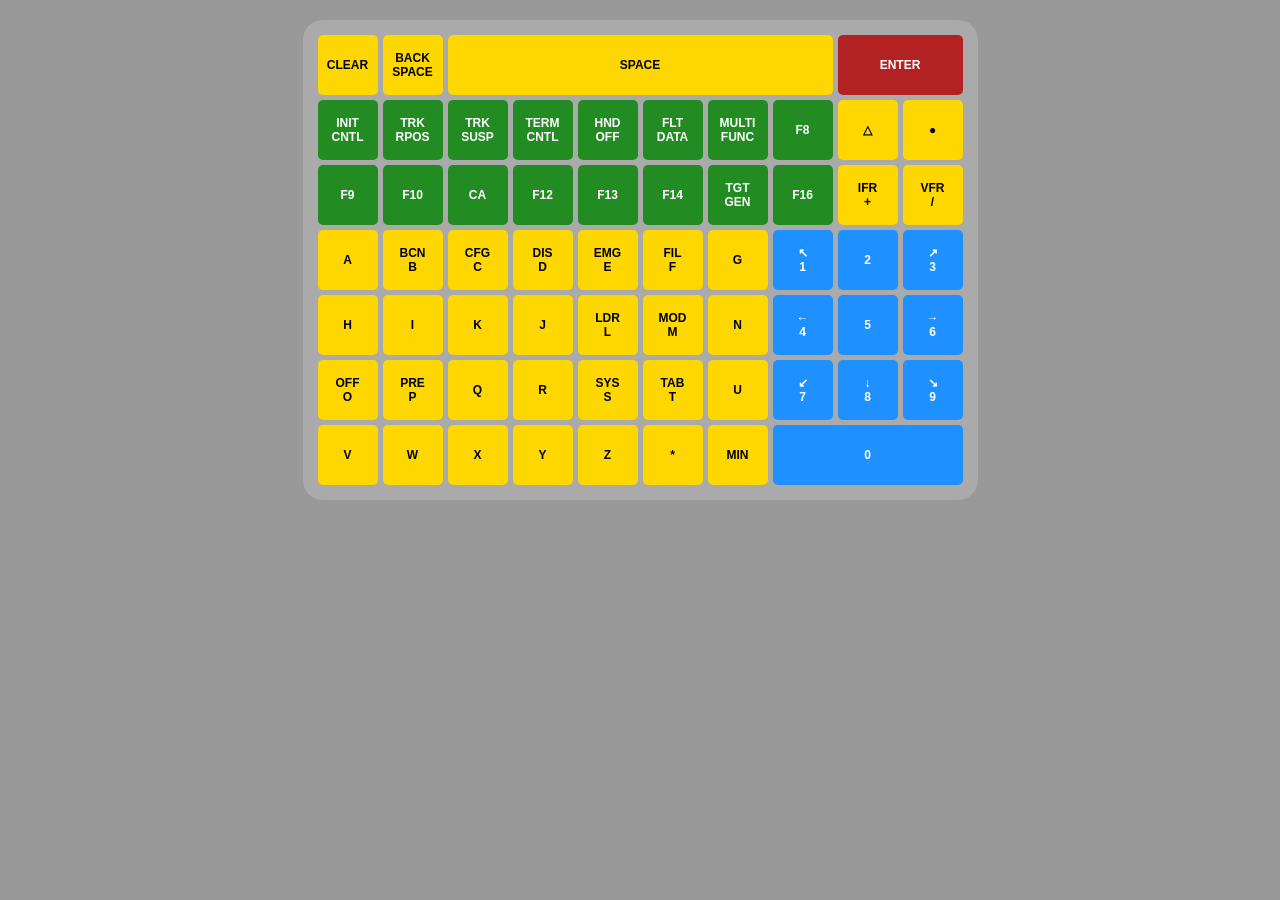
==== main.html @ 1a6d97a4 "initial keyboard layout" ====
<!DOCTYPE html>
<html lang="en">
<head>
  <meta charset="UTF-8">
  <title>STARS Keyboard Layout</title>
  <style>
    body {
      background: #999;
      margin: 0;
      padding: 20px;
      display: flex;
      justify-content: center;
      font-family: sans-serif;
    }
    .keyboard {
      display: grid;
      grid-template-columns: repeat(10, 60px);
      grid-auto-rows: 60px;
      gap: 5px;
      background: #aaa;
      padding: 15px;
      border-radius: 20px;
    }
    .key {
      display: flex;
      align-items: center;
      justify-content: center;
      font-weight: bold;
      border-radius: 5px;
      text-align: center;
      padding: 4px;
      font-size: 12px;
    }
    .yellow { background: #FFD700; color: black; }
    .green  { background: #228B22; color: white; }
    .red    { background: #B22222; color: white; }
    .blue   { background: #1E90FF; color: white; }
  </style>
</head>
<body>
  <div class="keyboard">
    <div class="key yellow" style="grid-row:1; grid-column:1;">CLEAR</div>
    <div class="key yellow" style="grid-row:1; grid-column:2;">BACK<br>SPACE</div>
    <div class="key yellow" style="grid-row:1; grid-column:3 / span 6;">SPACE</div>
    <div class="key red"    style="grid-row:1; grid-column:9 / span 2;">ENTER</div>

    <div class="key green" style="grid-row:2; grid-column:1;">INIT<br>CNTL</div>
    <div class="key green" style="grid-row:2; grid-column:2;">TRK<br>RPOS</div>
    <div class="key green" style="grid-row:2; grid-column:3;">TRK<br>SUSP</div>
    <div class="key green" style="grid-row:2; grid-column:4;">TERM<br>CNTL</div>
    <div class="key green" style="grid-row:2; grid-column:5;">HND<br>OFF</div>
    <div class="key green" style="grid-row:2; grid-column:6;">FLT<br>DATA</div>
    <div class="key green" style="grid-row:2; grid-column:7;">MULTI<br>FUNC</div>
    <div class="key green" style="grid-row:2; grid-column:8;">F8</div>
    <div class="key yellow"style="grid-row:2; grid-column:9;">&#9651;</div>
    <div class="key yellow"style="grid-row:2; grid-column:10;">&#9679;</div>

    <div class="key green" style="grid-row:3; grid-column:1;">F9</div>
    <div class="key green" style="grid-row:3; grid-column:2;">F10</div>
    <div class="key green" style="grid-row:3; grid-column:3;">CA</div>
    <div class="key green" style="grid-row:3; grid-column:4;">F12</div>
    <div class="key green" style="grid-row:3; grid-column:5;">F13</div>
    <div class="key green" style="grid-row:3; grid-column:6;">F14</div>
    <div class="key green" style="grid-row:3; grid-column:7;">TGT<br>GEN</div>
    <div class="key green" style="grid-row:3; grid-column:8;">F16</div>
    <div class="key yellow"style="grid-row:3; grid-column:9;">IFR<br>+</div>
    <div class="key yellow"style="grid-row:3; grid-column:10;">VFR<br>/</div>

    <div class="key yellow"style="grid-row:4; grid-column:1;">A</div>
    <div class="key yellow"style="grid-row:4; grid-column:2;">BCN<br>B</div>
    <div class="key yellow"style="grid-row:4; grid-column:3;">CFG<br>C</div>
    <div class="key yellow"style="grid-row:4; grid-column:4;">DIS<br>D</div>
    <div class="key yellow"style="grid-row:4; grid-column:5;">EMG<br>E</div>
    <div class="key yellow"style="grid-row:4; grid-column:6;">FIL<br>F</div>
    <div class="key yellow"style="grid-row:4; grid-column:7;">G</div>
    <div class="key blue"  style="grid-row:4; grid-column:8;">&#8598;<br>1</div>
    <div class="key blue"  style="grid-row:4; grid-column:9;">2</div>
    <div class="key blue"  style="grid-row:4; grid-column:10;">&#8599;<br>3</div>

    <div class="key yellow"style="grid-row:5; grid-column:1;">H</div>
    <div class="key yellow"style="grid-row:5; grid-column:2;">I</div>
    <div class="key yellow"style="grid-row:5; grid-column:3;">K</div>
    <div class="key yellow"style="grid-row:5; grid-column:4;">J</div>
    <div class="key yellow"style="grid-row:5; grid-column:5;">LDR<br>L</div>
    <div class="key yellow"style="grid-row:5; grid-column:6;">MOD<br>M</div>
    <div class="key yellow"style="grid-row:5; grid-column:7;">N</div>
    <div class="key blue"  style="grid-row:5; grid-column:8;">&#8592;<br>4</div>
    <div class="key blue"  style="grid-row:5; grid-column:9;">5</div>
    <div class="key blue"  style="grid-row:5; grid-column:10;">&#8594;<br>6</div>

    <div class="key yellow"style="grid-row:6; grid-column:1;">OFF<br>O</div>
    <div class="key yellow"style="grid-row:6; grid-column:2;">PRE<br>P</div>
    <div class="key yellow"style="grid-row:6; grid-column:3;">Q</div>
    <div class="key yellow"style="grid-row:6; grid-column:4;">R</div>
    <div class="key yellow"style="grid-row:6; grid-column:5;">SYS<br>S</div>
    <div class="key yellow"style="grid-row:6; grid-column:6;">TAB<br>T</div>
    <div class="key yellow"style="grid-row:6; grid-column:7;">U</div>
    <div class="key blue"  style="grid-row:6; grid-column:8;">&#8601;<br>7</div>
    <div class="key blue"  style="grid-row:6; grid-column:9;">&#8595;<br>8</div>
    <div class="key blue"  style="grid-row:6; grid-column:10;">&#8600;<br>9</div>

    <div class="key yellow"style="grid-row:7; grid-column:1;">V</div>
    <div class="key yellow"style="grid-row:7; grid-column:2;">W</div>
    <div class="key yellow"style="grid-row:7; grid-column:3;">X</div>
    <div class="key yellow"style="grid-row:7; grid-column:4;">Y</div>
    <div class="key yellow"style="grid-row:7; grid-column:5;">Z</div>
    <div class="key yellow"style="grid-row:7; grid-column:6;">*</div>
    <div class="key yellow"style="grid-row:7; grid-column:7;">MIN</div>
    <div class="key blue"  style="grid-row:7; grid-column:8 / span 3;">0</div>
  </div>
</body>
</html>
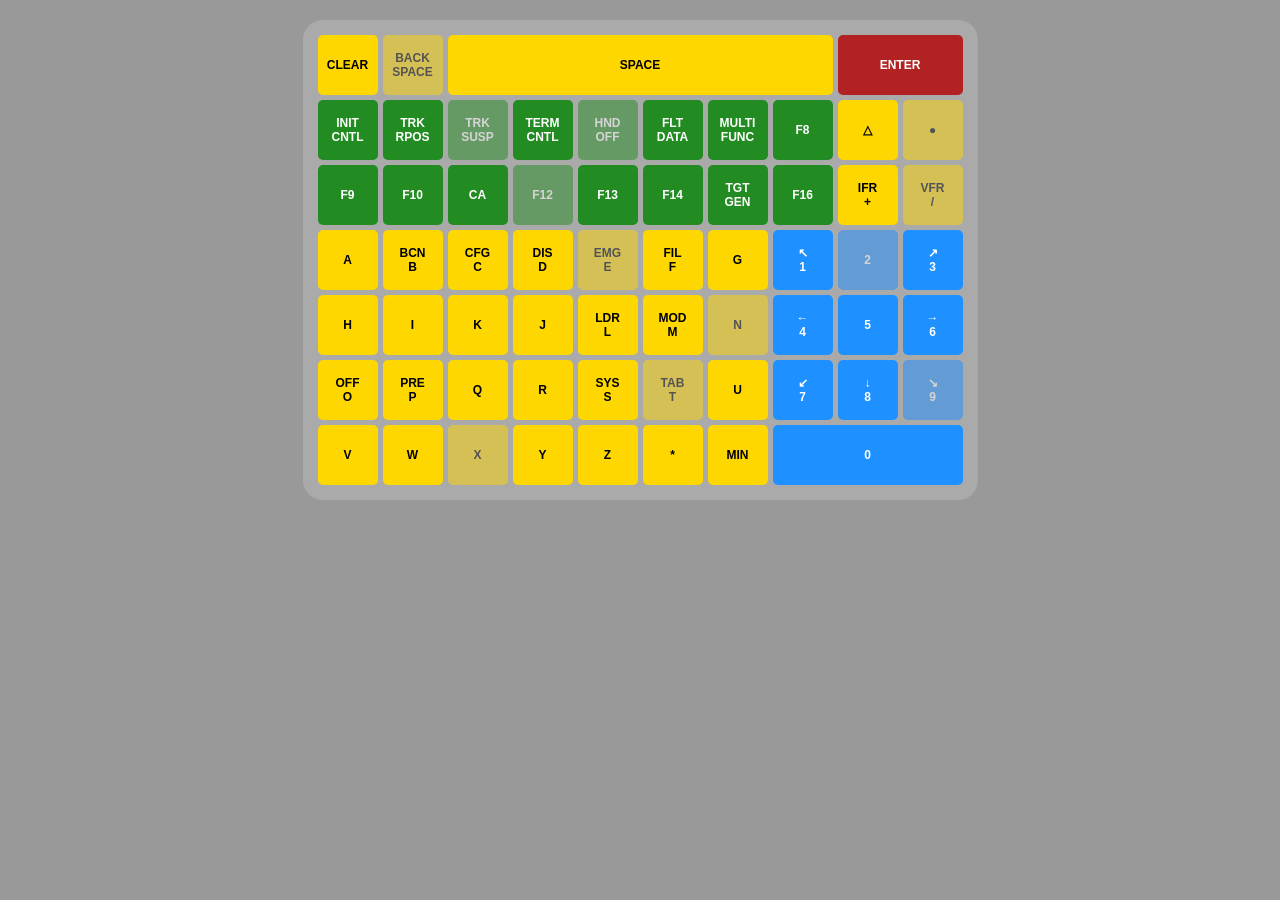
==== commit daa140b5: "clickability" ====
--- a/main.html
+++ b/main.html
@@ -30,6 +30,12 @@
       text-align: center;
       padding: 4px;
       font-size: 12px;
+      cursor: pointer;
+      border: none;
+    }
+    .key:disabled {
+      opacity: 0.5;
+      cursor: not-allowed;
     }
     .yellow { background: #FFD700; color: black; }
     .green  { background: #228B22; color: white; }
@@ -39,74 +45,82 @@
 </head>
 <body>
   <div class="keyboard">
-    <div class="key yellow" style="grid-row:1; grid-column:1;">CLEAR</div>
-    <div class="key yellow" style="grid-row:1; grid-column:2;">BACK<br>SPACE</div>
-    <div class="key yellow" style="grid-row:1; grid-column:3 / span 6;">SPACE</div>
-    <div class="key red"    style="grid-row:1; grid-column:9 / span 2;">ENTER</div>
+    <!-- Each button has data-clickable attribute -->
+    <button class="key yellow" data-clickable="true" style="grid-row:1; grid-column:1;">CLEAR</button>
+    <button class="key yellow" data-clickable="false" style="grid-row:1; grid-column:2;">BACK<br>SPACE</button>
+    <button class="key yellow" data-clickable="true" style="grid-row:1; grid-column:3 / span 6;">SPACE</button>
+    <button class="key red"    data-clickable="true" style="grid-row:1; grid-column:9 / span 2;">ENTER</button>
 
-    <div class="key green" style="grid-row:2; grid-column:1;">INIT<br>CNTL</div>
-    <div class="key green" style="grid-row:2; grid-column:2;">TRK<br>RPOS</div>
-    <div class="key green" style="grid-row:2; grid-column:3;">TRK<br>SUSP</div>
-    <div class="key green" style="grid-row:2; grid-column:4;">TERM<br>CNTL</div>
-    <div class="key green" style="grid-row:2; grid-column:5;">HND<br>OFF</div>
-    <div class="key green" style="grid-row:2; grid-column:6;">FLT<br>DATA</div>
-    <div class="key green" style="grid-row:2; grid-column:7;">MULTI<br>FUNC</div>
-    <div class="key green" style="grid-row:2; grid-column:8;">F8</div>
-    <div class="key yellow"style="grid-row:2; grid-column:9;">&#9651;</div>
-    <div class="key yellow"style="grid-row:2; grid-column:10;">&#9679;</div>
+    <button class="key green" data-clickable="true" style="grid-row:2; grid-column:1;">INIT<br>CNTL</button>
+    <button class="key green" data-clickable="true" style="grid-row:2; grid-column:2;">TRK<br>RPOS</button>
+    <button class="key green" data-clickable="false" style="grid-row:2; grid-column:3;">TRK<br>SUSP</button>
+    <button class="key green" data-clickable="true" style="grid-row:2; grid-column:4;">TERM<br>CNTL</button>
+    <button class="key green" data-clickable="false" style="grid-row:2; grid-column:5;">HND<br>OFF</button>
+    <button class="key green" data-clickable="true" style="grid-row:2; grid-column:6;">FLT<br>DATA</button>
+    <button class="key green" data-clickable="true" style="grid-row:2; grid-column:7;">MULTI<br>FUNC</button>
+    <button class="key green" data-clickable="true" style="grid-row:2; grid-column:8;">F8</button>
+    <button class="key yellow"data-clickable="true" style="grid-row:2; grid-column:9;">&#9651;</button>
+    <button class="key yellow"data-clickable="false" style="grid-row:2; grid-column:10;">&#9679;</button>
 
-    <div class="key green" style="grid-row:3; grid-column:1;">F9</div>
-    <div class="key green" style="grid-row:3; grid-column:2;">F10</div>
-    <div class="key green" style="grid-row:3; grid-column:3;">CA</div>
-    <div class="key green" style="grid-row:3; grid-column:4;">F12</div>
-    <div class="key green" style="grid-row:3; grid-column:5;">F13</div>
-    <div class="key green" style="grid-row:3; grid-column:6;">F14</div>
-    <div class="key green" style="grid-row:3; grid-column:7;">TGT<br>GEN</div>
-    <div class="key green" style="grid-row:3; grid-column:8;">F16</div>
-    <div class="key yellow"style="grid-row:3; grid-column:9;">IFR<br>+</div>
-    <div class="key yellow"style="grid-row:3; grid-column:10;">VFR<br>/</div>
+    <button class="key green" data-clickable="true" style="grid-row:3; grid-column:1;">F9</button>
+    <button class="key green" data-clickable="true" style="grid-row:3; grid-column:2;">F10</button>
+    <button class="key green" data-clickable="true" style="grid-row:3; grid-column:3;">CA</button>
+    <button class="key green" data-clickable="false" style="grid-row:3; grid-column:4;">F12</button>
+    <button class="key green" data-clickable="true" style="grid-row:3; grid-column:5;">F13</button>
+    <button class="key green" data-clickable="true" style="grid-row:3; grid-column:6;">F14</button>
+    <button class="key green" data-clickable="true" style="grid-row:3; grid-column:7;">TGT<br>GEN</button>
+    <button class="key green" data-clickable="true" style="grid-row:3; grid-column:8;">F16</button>
+    <button class="key yellow"data-clickable="true" style="grid-row:3; grid-column:9;">IFR<br>+</button>
+    <button class="key yellow"data-clickable="false" style="grid-row:3; grid-column:10;">VFR<br>/</button>
 
-    <div class="key yellow"style="grid-row:4; grid-column:1;">A</div>
-    <div class="key yellow"style="grid-row:4; grid-column:2;">BCN<br>B</div>
-    <div class="key yellow"style="grid-row:4; grid-column:3;">CFG<br>C</div>
-    <div class="key yellow"style="grid-row:4; grid-column:4;">DIS<br>D</div>
-    <div class="key yellow"style="grid-row:4; grid-column:5;">EMG<br>E</div>
-    <div class="key yellow"style="grid-row:4; grid-column:6;">FIL<br>F</div>
-    <div class="key yellow"style="grid-row:4; grid-column:7;">G</div>
-    <div class="key blue"  style="grid-row:4; grid-column:8;">&#8598;<br>1</div>
-    <div class="key blue"  style="grid-row:4; grid-column:9;">2</div>
-    <div class="key blue"  style="grid-row:4; grid-column:10;">&#8599;<br>3</div>
+    <button class="key yellow"data-clickable="true" style="grid-row:4; grid-column:1;">A</button>
+    <button class="key yellow"data-clickable="true" style="grid-row:4; grid-column:2;">BCN<br>B</button>
+    <button class="key yellow"data-clickable="true" style="grid-row:4; grid-column:3;">CFG<br>C</button>
+    <button class="key yellow"data-clickable="true" style="grid-row:4; grid-column:4;">DIS<br>D</button>
+    <button class="key yellow"data-clickable="false" style="grid-row:4; grid-column:5;">EMG<br>E</button>
+    <button class="key yellow"data-clickable="true" style="grid-row:4; grid-column:6;">FIL<br>F</button>
+    <button class="key yellow"data-clickable="true" style="grid-row:4; grid-column:7;">G</button>
+    <button class="key blue"  data-clickable="true" style="grid-row:4; grid-column:8;">&#8598;<br>1</button>
+    <button class="key blue"  data-clickable="false" style="grid-row:4; grid-column:9;">2</button>
+    <button class="key blue"  data-clickable="true" style="grid-row:4; grid-column:10;">&#8599;<br>3</button>
 
-    <div class="key yellow"style="grid-row:5; grid-column:1;">H</div>
-    <div class="key yellow"style="grid-row:5; grid-column:2;">I</div>
-    <div class="key yellow"style="grid-row:5; grid-column:3;">K</div>
-    <div class="key yellow"style="grid-row:5; grid-column:4;">J</div>
-    <div class="key yellow"style="grid-row:5; grid-column:5;">LDR<br>L</div>
-    <div class="key yellow"style="grid-row:5; grid-column:6;">MOD<br>M</div>
-    <div class="key yellow"style="grid-row:5; grid-column:7;">N</div>
-    <div class="key blue"  style="grid-row:5; grid-column:8;">&#8592;<br>4</div>
-    <div class="key blue"  style="grid-row:5; grid-column:9;">5</div>
-    <div class="key blue"  style="grid-row:5; grid-column:10;">&#8594;<br>6</div>
+    <button class="key yellow"data-clickable="true" style="grid-row:5; grid-column:1;">H</button>
+    <button class="key yellow"data-clickable="true" style="grid-row:5; grid-column:2;">I</button>
+    <button class="key yellow"data-clickable="true" style="grid-row:5; grid-column:3;">K</button>
+    <button class="key yellow"data-clickable="true" style="grid-row:5; grid-column:4;">J</button>
+    <button class="key yellow"data-clickable="true" style="grid-row:5; grid-column:5;">LDR<br>L</button>
+    <button class="key yellow"data-clickable="true" style="grid-row:5; grid-column:6;">MOD<br>M</button>
+    <button class="key yellow"data-clickable="false" style="grid-row:5; grid-column:7;">N</button>
+    <button class="key blue"  data-clickable="true" style="grid-row:5; grid-column:8;">&#8592;<br>4</button>
+    <button class="key blue"  data-clickable="true" style="grid-row:5; grid-column:9;">5</button>
+    <button class="key blue"  data-clickable="true" style="grid-row:5; grid-column:10;">&#8594;<br>6</button>
 
-    <div class="key yellow"style="grid-row:6; grid-column:1;">OFF<br>O</div>
-    <div class="key yellow"style="grid-row:6; grid-column:2;">PRE<br>P</div>
-    <div class="key yellow"style="grid-row:6; grid-column:3;">Q</div>
-    <div class="key yellow"style="grid-row:6; grid-column:4;">R</div>
-    <div class="key yellow"style="grid-row:6; grid-column:5;">SYS<br>S</div>
-    <div class="key yellow"style="grid-row:6; grid-column:6;">TAB<br>T</div>
-    <div class="key yellow"style="grid-row:6; grid-column:7;">U</div>
-    <div class="key blue"  style="grid-row:6; grid-column:8;">&#8601;<br>7</div>
-    <div class="key blue"  style="grid-row:6; grid-column:9;">&#8595;<br>8</div>
-    <div class="key blue"  style="grid-row:6; grid-column:10;">&#8600;<br>9</div>
+    <button class="key yellow"data-clickable="true" style="grid-row:6; grid-column:1;">OFF<br>O</button>
+    <button class="key yellow"data-clickable="true" style="grid-row:6; grid-column:2;">PRE<br>P</button>
+    <button class="key yellow"data-clickable="true" style="grid-row:6; grid-column:3;">Q</button>
+    <button class="key yellow"data-clickable="true" style="grid-row:6; grid-column:4;">R</button>
+    <button class="key yellow"data-clickable="true" style="grid-row:6; grid-column:5;">SYS<br>S</button>
+    <button class="key yellow"data-clickable="false" style="grid-row:6; grid-column:6;">TAB<br>T</button>
+    <button class="key yellow"data-clickable="true" style="grid-row:6; grid-column:7;">U</button>
+    <button class="key blue"  data-clickable="true" style="grid-row:6; grid-column:8;">&#8601;<br>7</button>
+    <button class="key blue"  data-clickable="true" style="grid-row:6; grid-column:9;">&#8595;<br>8</button>
+    <button class="key blue"  data-clickable="false" style="grid-row:6; grid-column:10;">&#8600;<br>9</button>
 
-    <div class="key yellow"style="grid-row:7; grid-column:1;">V</div>
-    <div class="key yellow"style="grid-row:7; grid-column:2;">W</div>
-    <div class="key yellow"style="grid-row:7; grid-column:3;">X</div>
-    <div class="key yellow"style="grid-row:7; grid-column:4;">Y</div>
-    <div class="key yellow"style="grid-row:7; grid-column:5;">Z</div>
-    <div class="key yellow"style="grid-row:7; grid-column:6;">*</div>
-    <div class="key yellow"style="grid-row:7; grid-column:7;">MIN</div>
-    <div class="key blue"  style="grid-row:7; grid-column:8 / span 3;">0</div>
+    <button class="key yellow"data-clickable="true" style="grid-row:7; grid-column:1;">V</button>
+    <button class="key yellow"data-clickable="true" style="grid-row:7; grid-column:2;">W</button>
+    <button class="key yellow"data-clickable="false" style="grid-row:7; grid-column:3;">X</button>
+    <button class="key yellow"data-clickable="true" style="grid-row:7; grid-column:4;">Y</button>
+    <button class="key yellow"data-clickable="true" style="grid-row:7; grid-column:5;">Z</button>
+    <button class="key yellow"data-clickable="true" style="grid-row:7; grid-column:6;">*</button>
+    <button class="key yellow"data-clickable="true" style="grid-row:7; grid-column:7;">MIN</button>
+    <button class="key blue"  data-clickable="true" style="grid-row:7; grid-column:8 / span 3;">0</button>
   </div>
+  <script>
+    document.querySelectorAll('.key').forEach(btn => {
+      if (btn.getAttribute('data-clickable') !== 'true') {
+        btn.disabled = true;
+      }
+    });
+  </script>
 </body>
-</html>
+</html>
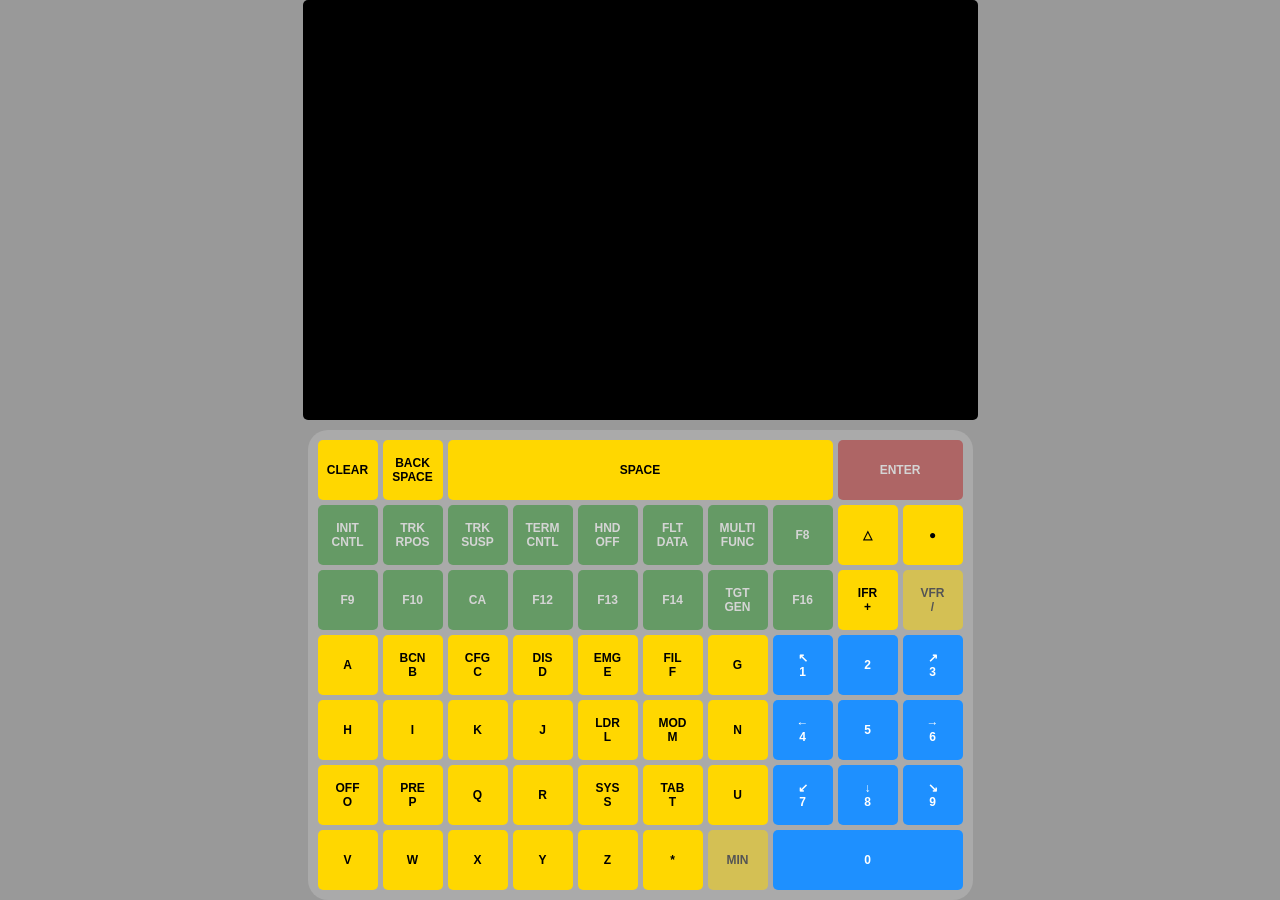
==== commit 3595654b: "basic functions" ====
--- a/main.html
+++ b/main.html
@@ -4,22 +4,55 @@
   <meta charset="UTF-8">
   <title>STARS Keyboard Layout</title>
   <style>
-    body {
+    html, body {
+      height: 100%;
+      margin: 0;
+      padding: 0;
+      overflow: hidden;
+      display: flex;
+      flex-direction: column;
+      align-items: center;
       background: #999;
-      margin: 0;
-      padding: 20px;
-      display: flex;
-      justify-content: center;
       font-family: sans-serif;
     }
+    .terminal {
+      flex: 1 1 auto;
+      min-height: 0;
+      width: 675px;
+      background: #000;
+      color: #0f0;
+      font-family: monospace;
+      font-size: 16px;
+      padding: 10px;
+      border-radius: 5px;
+      box-sizing: border-box;
+      display: flex;
+      flex-direction: column;
+      margin-bottom: 10px;
+    }
+    .term-line {
+      letter-spacing: 2px;
+      text-transform: uppercase;
+      margin-bottom: 5px;
+      flex: 0 0 auto;
+    }
+    .term-content {
+      flex: 1 1 auto;
+      min-height: 0;
+      background: rgba(0,0,0,0.2);
+      white-space: pre-wrap;
+      overflow-y: auto;
+    }
     .keyboard {
+      flex: 0 0 auto;
       display: grid;
       grid-template-columns: repeat(10, 60px);
       grid-auto-rows: 60px;
       gap: 5px;
       background: #aaa;
-      padding: 15px;
+      padding: 10px;
       border-radius: 20px;
+      box-sizing: border-box;
     }
     .key {
       display: flex;
@@ -30,8 +63,8 @@
       text-align: center;
       padding: 4px;
       font-size: 12px;
+      border: none;
       cursor: pointer;
-      border: none;
     }
     .key:disabled {
       opacity: 0.5;
@@ -44,83 +77,99 @@
   </style>
 </head>
 <body>
+  <div class="terminal">
+    <div class="term-line"></div>
+    <div class="term-content" id="term-content"></div>
+  </div>
   <div class="keyboard">
-    <!-- Each button has data-clickable attribute -->
-    <button class="key yellow" data-clickable="true" style="grid-row:1; grid-column:1;">CLEAR</button>
-    <button class="key yellow" data-clickable="false" style="grid-row:1; grid-column:2;">BACK<br>SPACE</button>
-    <button class="key yellow" data-clickable="true" style="grid-row:1; grid-column:3 / span 6;">SPACE</button>
-    <button class="key red"    data-clickable="true" style="grid-row:1; grid-column:9 / span 2;">ENTER</button>
-
-    <button class="key green" data-clickable="true" style="grid-row:2; grid-column:1;">INIT<br>CNTL</button>
-    <button class="key green" data-clickable="true" style="grid-row:2; grid-column:2;">TRK<br>RPOS</button>
-    <button class="key green" data-clickable="false" style="grid-row:2; grid-column:3;">TRK<br>SUSP</button>
-    <button class="key green" data-clickable="true" style="grid-row:2; grid-column:4;">TERM<br>CNTL</button>
-    <button class="key green" data-clickable="false" style="grid-row:2; grid-column:5;">HND<br>OFF</button>
-    <button class="key green" data-clickable="true" style="grid-row:2; grid-column:6;">FLT<br>DATA</button>
-    <button class="key green" data-clickable="true" style="grid-row:2; grid-column:7;">MULTI<br>FUNC</button>
-    <button class="key green" data-clickable="true" style="grid-row:2; grid-column:8;">F8</button>
-    <button class="key yellow"data-clickable="true" style="grid-row:2; grid-column:9;">&#9651;</button>
-    <button class="key yellow"data-clickable="false" style="grid-row:2; grid-column:10;">&#9679;</button>
-
-    <button class="key green" data-clickable="true" style="grid-row:3; grid-column:1;">F9</button>
-    <button class="key green" data-clickable="true" style="grid-row:3; grid-column:2;">F10</button>
-    <button class="key green" data-clickable="true" style="grid-row:3; grid-column:3;">CA</button>
-    <button class="key green" data-clickable="false" style="grid-row:3; grid-column:4;">F12</button>
-    <button class="key green" data-clickable="true" style="grid-row:3; grid-column:5;">F13</button>
-    <button class="key green" data-clickable="true" style="grid-row:3; grid-column:6;">F14</button>
-    <button class="key green" data-clickable="true" style="grid-row:3; grid-column:7;">TGT<br>GEN</button>
-    <button class="key green" data-clickable="true" style="grid-row:3; grid-column:8;">F16</button>
-    <button class="key yellow"data-clickable="true" style="grid-row:3; grid-column:9;">IFR<br>+</button>
-    <button class="key yellow"data-clickable="false" style="grid-row:3; grid-column:10;">VFR<br>/</button>
-
-    <button class="key yellow"data-clickable="true" style="grid-row:4; grid-column:1;">A</button>
-    <button class="key yellow"data-clickable="true" style="grid-row:4; grid-column:2;">BCN<br>B</button>
-    <button class="key yellow"data-clickable="true" style="grid-row:4; grid-column:3;">CFG<br>C</button>
-    <button class="key yellow"data-clickable="true" style="grid-row:4; grid-column:4;">DIS<br>D</button>
-    <button class="key yellow"data-clickable="false" style="grid-row:4; grid-column:5;">EMG<br>E</button>
-    <button class="key yellow"data-clickable="true" style="grid-row:4; grid-column:6;">FIL<br>F</button>
-    <button class="key yellow"data-clickable="true" style="grid-row:4; grid-column:7;">G</button>
-    <button class="key blue"  data-clickable="true" style="grid-row:4; grid-column:8;">&#8598;<br>1</button>
-    <button class="key blue"  data-clickable="false" style="grid-row:4; grid-column:9;">2</button>
-    <button class="key blue"  data-clickable="true" style="grid-row:4; grid-column:10;">&#8599;<br>3</button>
-
-    <button class="key yellow"data-clickable="true" style="grid-row:5; grid-column:1;">H</button>
-    <button class="key yellow"data-clickable="true" style="grid-row:5; grid-column:2;">I</button>
-    <button class="key yellow"data-clickable="true" style="grid-row:5; grid-column:3;">K</button>
-    <button class="key yellow"data-clickable="true" style="grid-row:5; grid-column:4;">J</button>
-    <button class="key yellow"data-clickable="true" style="grid-row:5; grid-column:5;">LDR<br>L</button>
-    <button class="key yellow"data-clickable="true" style="grid-row:5; grid-column:6;">MOD<br>M</button>
-    <button class="key yellow"data-clickable="false" style="grid-row:5; grid-column:7;">N</button>
-    <button class="key blue"  data-clickable="true" style="grid-row:5; grid-column:8;">&#8592;<br>4</button>
-    <button class="key blue"  data-clickable="true" style="grid-row:5; grid-column:9;">5</button>
-    <button class="key blue"  data-clickable="true" style="grid-row:5; grid-column:10;">&#8594;<br>6</button>
-
-    <button class="key yellow"data-clickable="true" style="grid-row:6; grid-column:1;">OFF<br>O</button>
-    <button class="key yellow"data-clickable="true" style="grid-row:6; grid-column:2;">PRE<br>P</button>
-    <button class="key yellow"data-clickable="true" style="grid-row:6; grid-column:3;">Q</button>
-    <button class="key yellow"data-clickable="true" style="grid-row:6; grid-column:4;">R</button>
-    <button class="key yellow"data-clickable="true" style="grid-row:6; grid-column:5;">SYS<br>S</button>
-    <button class="key yellow"data-clickable="false" style="grid-row:6; grid-column:6;">TAB<br>T</button>
-    <button class="key yellow"data-clickable="true" style="grid-row:6; grid-column:7;">U</button>
-    <button class="key blue"  data-clickable="true" style="grid-row:6; grid-column:8;">&#8601;<br>7</button>
-    <button class="key blue"  data-clickable="true" style="grid-row:6; grid-column:9;">&#8595;<br>8</button>
-    <button class="key blue"  data-clickable="false" style="grid-row:6; grid-column:10;">&#8600;<br>9</button>
-
-    <button class="key yellow"data-clickable="true" style="grid-row:7; grid-column:1;">V</button>
-    <button class="key yellow"data-clickable="true" style="grid-row:7; grid-column:2;">W</button>
-    <button class="key yellow"data-clickable="false" style="grid-row:7; grid-column:3;">X</button>
-    <button class="key yellow"data-clickable="true" style="grid-row:7; grid-column:4;">Y</button>
-    <button class="key yellow"data-clickable="true" style="grid-row:7; grid-column:5;">Z</button>
-    <button class="key yellow"data-clickable="true" style="grid-row:7; grid-column:6;">*</button>
-    <button class="key yellow"data-clickable="true" style="grid-row:7; grid-column:7;">MIN</button>
-    <button class="key blue"  data-clickable="true" style="grid-row:7; grid-column:8 / span 3;">0</button>
+    <!-- Row 1 -->
+    <button id="btn-clear" class="key yellow" data-clickable="true" style="grid-area:1/1">CLEAR</button>
+    <button id="btn-backspace" class="key yellow" data-clickable="true" style="grid-area:1/2">BACK<br>SPACE</button>
+    <button id="btn-space" class="key yellow" data-clickable="true" style="grid-area:1/3/1/9">SPACE</button>
+    <button class="key red" data-clickable="false" style="grid-area:1/9/1/11">ENTER</button>
+    <!-- Row 2 -->
+    <button class="key green" data-clickable="false" style="grid-area:2/1">INIT<br>CNTL</button>
+    <button class="key green" data-clickable="false" style="grid-area:2/2">TRK<br>RPOS</button>
+    <button class="key green" data-clickable="false" style="grid-area:2/3">TRK<br>SUSP</button>
+    <button class="key green" data-clickable="false" style="grid-area:2/4">TERM<br>CNTL</button>
+    <button class="key green" data-clickable="false" style="grid-area:2/5">HND<br>OFF</button>
+    <button class="key green" data-clickable="false" style="grid-area:2/6">FLT<br>DATA</button>
+    <button class="key green" data-clickable="false" style="grid-area:2/7">MULTI<br>FUNC</button>
+    <button class="key green" data-clickable="false" style="grid-area:2/8">F8</button>
+    <button class="key yellow" data-clickable="true" data-key="^" style="grid-area:2/9">&#9651;</button>
+    <button class="key yellow" data-clickable="true" data-key="●" style="grid-area:2/10">&#9679;</button>
+    <!-- Row 3 -->
+    <button class="key green" data-clickable="false" style="grid-area:3/1">F9</button>
+    <button class="key green" data-clickable="false" style="grid-area:3/2">F10</button>
+    <button class="key green" data-clickable="false" style="grid-area:3/3">CA</button>
+    <button class="key green" data-clickable="false" style="grid-area:3/4">F12</button>
+    <button class="key green" data-clickable="false" style="grid-area:3/5">F13</button>
+    <button class="key green" data-clickable="false" style="grid-area:3/6">F14</button>
+    <button class="key green" data-clickable="false" style="grid-area:3/7">TGT<br>GEN</button>
+    <button class="key green" data-clickable="false" style="grid-area:3/8">F16</button>
+    <button class="key yellow" data-clickable="true" data-key="+" style="grid-area:3/9">IFR<br>+</button>
+    <button class="key yellow" data-clickable="false" style="grid-area:3/10">VFR<br>/</button>
+    <!-- Row 4 -->
+    <button class="key yellow" data-clickable="true" data-key="A" style="grid-area:4/1">A</button>
+    <button class="key yellow" data-clickable="true" data-key="B" style="grid-area:4/2">BCN<br>B</button>
+    <button class="key yellow" data-clickable="true" data-key="C" style="grid-area:4/3">CFG<br>C</button>
+    <button class="key yellow" data-clickable="true" data-key="D" style="grid-area:4/4">DIS<br>D</button>
+    <button class="key yellow" data-clickable="true" data-key="E" style="grid-area:4/5">EMG<br>E</button>
+    <button class="key yellow" data-clickable="true" data-key="F" style="grid-area:4/6">FIL<br>F</button>
+    <button class="key yellow" data-clickable="true" data-key="G" style="grid-area:4/7">G</button>
+    <button class="key blue" data-clickable="true" data-key="1" style="grid-area:4/8">&#8598;<br>1</button>
+    <button class="key blue" data-clickable="true" data-key="2" style="grid-area:4/9">2</button>
+    <button class="key blue" data-clickable="true" data-key="3" style="grid-area:4/10">&#8599;<br>3</button>
+    <!-- Row 5 -->
+    <button class="key yellow" data-clickable="true" data-key="H" style="grid-area:5/1">H</button>
+    <button class="key yellow" data-clickable="true" data-key="I" style="grid-area:5/2">I</button>
+    <button class="key yellow" data-clickable="true" data-key="K" style="grid-area:5/3">K</button>
+    <button class="key yellow" data-clickable="true" data-key="J" style="grid-area:5/4">J</button>
+    <button class="key yellow" data-clickable="true" data-key="L" style="grid-area:5/5">LDR<br>L</button>
+    <button class="key yellow" data-clickable="true" data-key="M" style="grid-area:5/6">MOD<br>M</button>
+    <button class="key yellow" data-clickable="true" data-key="N" style="grid-area:5/7">N</button>
+    <button class="key blue" data-clickable="true" data-key="4" style="grid-area:5/8">&#8592;<br>4</button>
+    <button class="key blue" data-clickable="true" data-key="5" style="grid-area:5/9">5</button>
+    <button class="key blue" data-clickable="true" data-key="6" style="grid-area:5/10">&#8594;<br>6</button>
+    <!-- Row 6 -->
+    <button class="key yellow" data-clickable="true" data-key="O" style="grid-area:6/1">OFF<br>O</button>
+    <button class="key yellow" data-clickable="true" data-key="P" style="grid-area:6/2">PRE<br>P</button>
+    <button class="key yellow" data-clickable="true" data-key="Q" style="grid-area:6/3">Q</button>
+    <button class="key yellow" data-clickable="true" data-key="R" style="grid-area:6/4">R</button>
+    <button class="key yellow" data-clickable="true" data-key="S" style="grid-area:6/5">SYS<br>S</button>
+    <button class="key yellow" data-clickable="true" data-key="T" style="grid-area:6/6">TAB<br>T</button>
+    <button class="key yellow" data-clickable="true" data-key="U" style="grid-area:6/7">U</button>
+    <button class="key blue" data-clickable="true" data-key="7" style="grid-area:6/8">&#8601;<br>7</button>
+    <button class="key blue" data-clickable="true" data-key="8" style="grid-area:6/9">&#8595;<br>8</button>
+    <button class="key blue" data-clickable="true" data-key="9" style="grid-area:6/10">&#8600;<br>9</button>
+    <!-- Row 7 -->
+    <button class="key yellow" data-clickable="true" data-key="V" style="grid-area:7/1">V</button>
+    <button class="key yellow" data-clickable="true" data-key="W" style="grid-area:7/2">W</button>
+    <button class="key yellow" data-clickable="true" data-key="X" style="grid-area:7/3">X</button>
+    <button class="key yellow" data-clickable="true" data-key="Y" style="grid-area:7/4">Y</button>
+    <button class="key yellow" data-clickable="true" data-key="Z" style="grid-area:7/5">Z</button>
+    <button class="key yellow" data-clickable="true" data-key="*" style="grid-area:7/6">*</button>
+    <button class="key yellow" data-clickable="false" data-key="MIN" style="grid-area:7/7">MIN</button>
+    <button class="key blue" data-clickable="true" data-key="0" style="grid-area:7/8/7/11">0</button>
   </div>
   <script>
+    const contentDiv = document.getElementById('term-content');
+    let content = '';
     document.querySelectorAll('.key').forEach(btn => {
-      if (btn.getAttribute('data-clickable') !== 'true') {
-        btn.disabled = true;
-      }
+      const clickable = btn.getAttribute('data-clickable') === 'true';
+      btn.disabled = !clickable;
+      if (!clickable) return;
+      btn.addEventListener('click', () => {
+        if (btn.id === 'btn-clear') content = '';
+        else if (btn.id === 'btn-backspace') content = content.slice(0, -1);
+        else if (btn.id === 'btn-space') content += '\n';
+        else {
+          const key = btn.dataset.key;
+          if (key) content += key;
+        }
+        contentDiv.textContent = content;
+      });
     });
   </script>
 </body>
-</html>+</html>
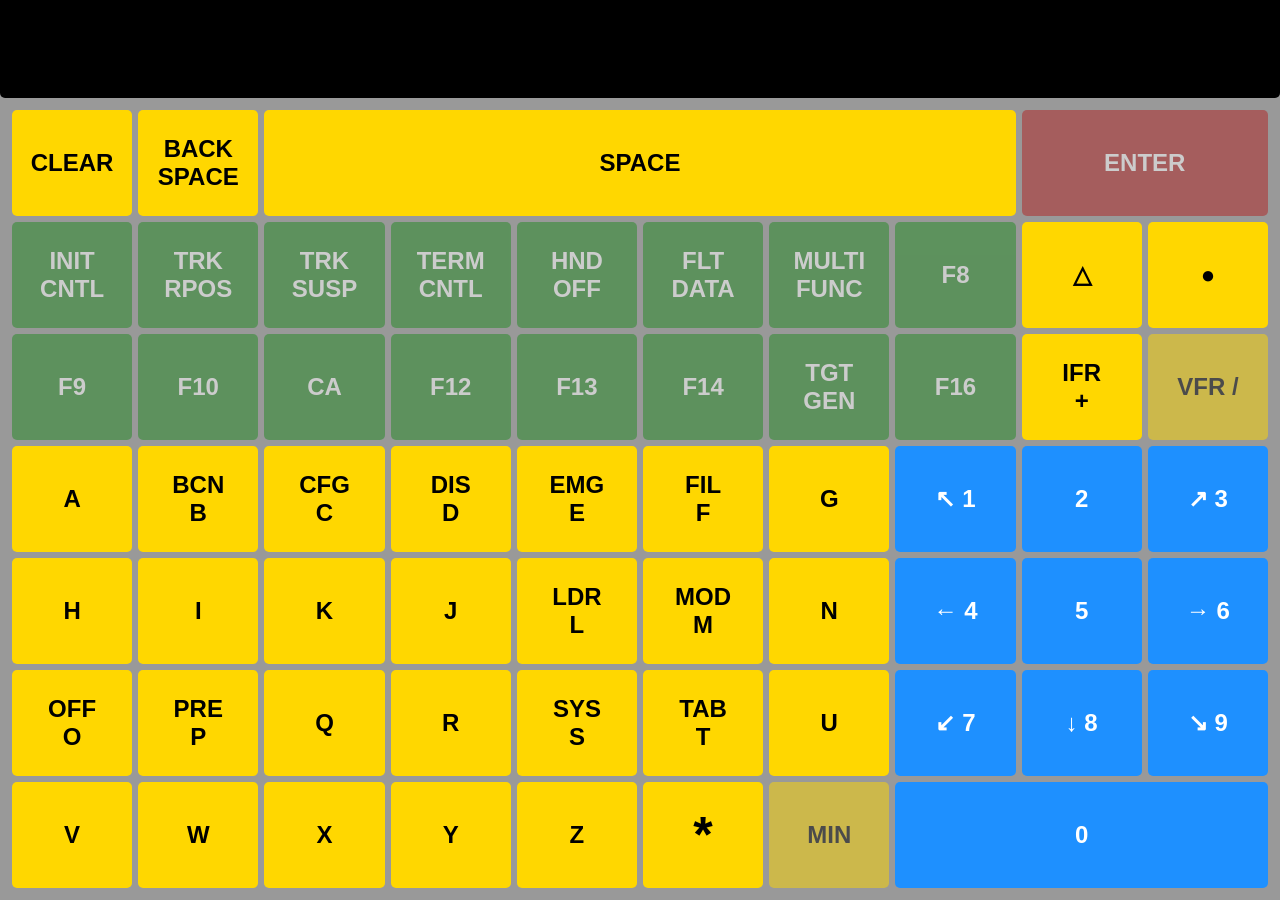
==== commit 1994fc3a: "Refactored & Added Responsiveness" ====
--- a/main.html
+++ b/main.html
@@ -1,175 +1,218 @@
 <!DOCTYPE html>
 <html lang="en">
+
 <head>
-  <meta charset="UTF-8">
-  <title>STARS Keyboard Layout</title>
-  <style>
-    html, body {
-      height: 100%;
-      margin: 0;
-      padding: 0;
-      overflow: hidden;
-      display: flex;
-      flex-direction: column;
-      align-items: center;
-      background: #999;
-      font-family: sans-serif;
-    }
-    .terminal {
-      flex: 1 1 auto;
-      min-height: 0;
-      width: 675px;
-      background: #000;
-      color: #0f0;
-      font-family: monospace;
-      font-size: 16px;
-      padding: 10px;
-      border-radius: 5px;
-      box-sizing: border-box;
-      display: flex;
-      flex-direction: column;
-      margin-bottom: 10px;
-    }
-    .term-line {
-      letter-spacing: 2px;
-      text-transform: uppercase;
-      margin-bottom: 5px;
-      flex: 0 0 auto;
-    }
-    .term-content {
-      flex: 1 1 auto;
-      min-height: 0;
-      background: rgba(0,0,0,0.2);
-      white-space: pre-wrap;
-      overflow-y: auto;
-    }
-    .keyboard {
-      flex: 0 0 auto;
-      display: grid;
-      grid-template-columns: repeat(10, 60px);
-      grid-auto-rows: 60px;
-      gap: 5px;
-      background: #aaa;
-      padding: 10px;
-      border-radius: 20px;
-      box-sizing: border-box;
-    }
-    .key {
-      display: flex;
-      align-items: center;
-      justify-content: center;
-      font-weight: bold;
-      border-radius: 5px;
-      text-align: center;
-      padding: 4px;
-      font-size: 12px;
-      border: none;
-      cursor: pointer;
-    }
-    .key:disabled {
-      opacity: 0.5;
-      cursor: not-allowed;
-    }
-    .yellow { background: #FFD700; color: black; }
-    .green  { background: #228B22; color: white; }
-    .red    { background: #B22222; color: white; }
-    .blue   { background: #1E90FF; color: white; }
-  </style>
+    <meta name="viewport" content="width=device-width, initial-scale=1">
+    <meta charset="UTF-8">
+    <title>STARS Keyboard Layout</title>
+    <style>
+        * {
+            box-sizing: border-box;
+            margin: 0;
+            padding: 0;
+        }
+
+        html,
+        body {
+            height: calc(var(--vh, 1vh) * 100);
+            width: 100vw;
+            overflow: hidden;
+            font-family: sans-serif;
+            background: #999;
+            display: flex;
+            flex-direction: column;
+        }
+
+
+        /* Terminal: fixed 5-line height */
+        .terminal {
+            height: calc(1.2em * 5 + 20px);
+            background: #000;
+            color: #0f0;
+            font-family: monospace;
+            padding: 10px;
+            border-radius: 0 0 5px 5px;
+            flex-shrink: 0;
+        }
+
+        .term-content {
+            height: calc(1.2em * 5);
+            overflow-y: auto;
+            white-space: pre-wrap;
+            line-height: 1.2em;
+            background: rgba(0, 0, 0, 0.2);
+            padding: 5px;
+        }
+
+        /* Keyboard: fills remaining height and defines a fixed row grid */
+        .keyboard {
+            flex: 1 1 0;
+            display: grid;
+            grid-template-columns: repeat(10, 1fr);
+            grid-template-rows: repeat(7, 1fr);
+            margin: clamp(4px, 1vw, 12px);
+            gap: clamp(2px, 0.6vw, 6px);
+            padding: 0;
+            border-radius: 0;
+            background: none;
+        }
+
+
+        /* Key buttons */
+        .key {
+            display: flex;
+            align-items: center;
+            justify-content: center;
+            text-align: center;
+            font-weight: bold;
+            border: none;
+            border-radius: 5px;
+            font-size: clamp(14px, 2vw, 24px);
+            padding: 0.3em;
+            min-width: 0;
+            min-height: 0;
+            width: 100%;
+            height: 100%;
+            overflow: hidden;
+            cursor: pointer;
+        }
+
+        .key[data-key="*"] {
+            font-size: clamp(24px, 4vw, 50px);
+            line-height: 1;
+        }
+
+        .key:disabled {
+            opacity: 0.5;
+            cursor: not-allowed;
+        }
+
+        .yellow {
+            background: #FFD700;
+            color: black;
+        }
+
+        .green {
+            background: #228B22;
+            color: white;
+        }
+
+        .red {
+            background: #B22222;
+            color: white;
+        }
+
+        .blue {
+            background: #1E90FF;
+            color: white;
+        }
+    </style>
+    <script>
+        function setViewportHeight() {
+            const vh = window.innerHeight * 0.01;
+            document.documentElement.style.setProperty('--vh', `${vh}px`);
+        }
+        window.addEventListener('resize', setViewportHeight);
+        window.addEventListener('orientationchange', setViewportHeight);
+        setViewportHeight();
+    </script>
+
 </head>
+
 <body>
-  <div class="terminal">
-    <div class="term-line"></div>
-    <div class="term-content" id="term-content"></div>
-  </div>
-  <div class="keyboard">
-    <!-- Row 1 -->
-    <button id="btn-clear" class="key yellow" data-clickable="true" style="grid-area:1/1">CLEAR</button>
-    <button id="btn-backspace" class="key yellow" data-clickable="true" style="grid-area:1/2">BACK<br>SPACE</button>
-    <button id="btn-space" class="key yellow" data-clickable="true" style="grid-area:1/3/1/9">SPACE</button>
-    <button class="key red" data-clickable="false" style="grid-area:1/9/1/11">ENTER</button>
-    <!-- Row 2 -->
-    <button class="key green" data-clickable="false" style="grid-area:2/1">INIT<br>CNTL</button>
-    <button class="key green" data-clickable="false" style="grid-area:2/2">TRK<br>RPOS</button>
-    <button class="key green" data-clickable="false" style="grid-area:2/3">TRK<br>SUSP</button>
-    <button class="key green" data-clickable="false" style="grid-area:2/4">TERM<br>CNTL</button>
-    <button class="key green" data-clickable="false" style="grid-area:2/5">HND<br>OFF</button>
-    <button class="key green" data-clickable="false" style="grid-area:2/6">FLT<br>DATA</button>
-    <button class="key green" data-clickable="false" style="grid-area:2/7">MULTI<br>FUNC</button>
-    <button class="key green" data-clickable="false" style="grid-area:2/8">F8</button>
-    <button class="key yellow" data-clickable="true" data-key="^" style="grid-area:2/9">&#9651;</button>
-    <button class="key yellow" data-clickable="true" data-key="●" style="grid-area:2/10">&#9679;</button>
-    <!-- Row 3 -->
-    <button class="key green" data-clickable="false" style="grid-area:3/1">F9</button>
-    <button class="key green" data-clickable="false" style="grid-area:3/2">F10</button>
-    <button class="key green" data-clickable="false" style="grid-area:3/3">CA</button>
-    <button class="key green" data-clickable="false" style="grid-area:3/4">F12</button>
-    <button class="key green" data-clickable="false" style="grid-area:3/5">F13</button>
-    <button class="key green" data-clickable="false" style="grid-area:3/6">F14</button>
-    <button class="key green" data-clickable="false" style="grid-area:3/7">TGT<br>GEN</button>
-    <button class="key green" data-clickable="false" style="grid-area:3/8">F16</button>
-    <button class="key yellow" data-clickable="true" data-key="+" style="grid-area:3/9">IFR<br>+</button>
-    <button class="key yellow" data-clickable="false" style="grid-area:3/10">VFR<br>/</button>
-    <!-- Row 4 -->
-    <button class="key yellow" data-clickable="true" data-key="A" style="grid-area:4/1">A</button>
-    <button class="key yellow" data-clickable="true" data-key="B" style="grid-area:4/2">BCN<br>B</button>
-    <button class="key yellow" data-clickable="true" data-key="C" style="grid-area:4/3">CFG<br>C</button>
-    <button class="key yellow" data-clickable="true" data-key="D" style="grid-area:4/4">DIS<br>D</button>
-    <button class="key yellow" data-clickable="true" data-key="E" style="grid-area:4/5">EMG<br>E</button>
-    <button class="key yellow" data-clickable="true" data-key="F" style="grid-area:4/6">FIL<br>F</button>
-    <button class="key yellow" data-clickable="true" data-key="G" style="grid-area:4/7">G</button>
-    <button class="key blue" data-clickable="true" data-key="1" style="grid-area:4/8">&#8598;<br>1</button>
-    <button class="key blue" data-clickable="true" data-key="2" style="grid-area:4/9">2</button>
-    <button class="key blue" data-clickable="true" data-key="3" style="grid-area:4/10">&#8599;<br>3</button>
-    <!-- Row 5 -->
-    <button class="key yellow" data-clickable="true" data-key="H" style="grid-area:5/1">H</button>
-    <button class="key yellow" data-clickable="true" data-key="I" style="grid-area:5/2">I</button>
-    <button class="key yellow" data-clickable="true" data-key="K" style="grid-area:5/3">K</button>
-    <button class="key yellow" data-clickable="true" data-key="J" style="grid-area:5/4">J</button>
-    <button class="key yellow" data-clickable="true" data-key="L" style="grid-area:5/5">LDR<br>L</button>
-    <button class="key yellow" data-clickable="true" data-key="M" style="grid-area:5/6">MOD<br>M</button>
-    <button class="key yellow" data-clickable="true" data-key="N" style="grid-area:5/7">N</button>
-    <button class="key blue" data-clickable="true" data-key="4" style="grid-area:5/8">&#8592;<br>4</button>
-    <button class="key blue" data-clickable="true" data-key="5" style="grid-area:5/9">5</button>
-    <button class="key blue" data-clickable="true" data-key="6" style="grid-area:5/10">&#8594;<br>6</button>
-    <!-- Row 6 -->
-    <button class="key yellow" data-clickable="true" data-key="O" style="grid-area:6/1">OFF<br>O</button>
-    <button class="key yellow" data-clickable="true" data-key="P" style="grid-area:6/2">PRE<br>P</button>
-    <button class="key yellow" data-clickable="true" data-key="Q" style="grid-area:6/3">Q</button>
-    <button class="key yellow" data-clickable="true" data-key="R" style="grid-area:6/4">R</button>
-    <button class="key yellow" data-clickable="true" data-key="S" style="grid-area:6/5">SYS<br>S</button>
-    <button class="key yellow" data-clickable="true" data-key="T" style="grid-area:6/6">TAB<br>T</button>
-    <button class="key yellow" data-clickable="true" data-key="U" style="grid-area:6/7">U</button>
-    <button class="key blue" data-clickable="true" data-key="7" style="grid-area:6/8">&#8601;<br>7</button>
-    <button class="key blue" data-clickable="true" data-key="8" style="grid-area:6/9">&#8595;<br>8</button>
-    <button class="key blue" data-clickable="true" data-key="9" style="grid-area:6/10">&#8600;<br>9</button>
-    <!-- Row 7 -->
-    <button class="key yellow" data-clickable="true" data-key="V" style="grid-area:7/1">V</button>
-    <button class="key yellow" data-clickable="true" data-key="W" style="grid-area:7/2">W</button>
-    <button class="key yellow" data-clickable="true" data-key="X" style="grid-area:7/3">X</button>
-    <button class="key yellow" data-clickable="true" data-key="Y" style="grid-area:7/4">Y</button>
-    <button class="key yellow" data-clickable="true" data-key="Z" style="grid-area:7/5">Z</button>
-    <button class="key yellow" data-clickable="true" data-key="*" style="grid-area:7/6">*</button>
-    <button class="key yellow" data-clickable="false" data-key="MIN" style="grid-area:7/7">MIN</button>
-    <button class="key blue" data-clickable="true" data-key="0" style="grid-area:7/8/7/11">0</button>
-  </div>
-  <script>
-    const contentDiv = document.getElementById('term-content');
-    let content = '';
-    document.querySelectorAll('.key').forEach(btn => {
-      const clickable = btn.getAttribute('data-clickable') === 'true';
-      btn.disabled = !clickable;
-      if (!clickable) return;
-      btn.addEventListener('click', () => {
-        if (btn.id === 'btn-clear') content = '';
-        else if (btn.id === 'btn-backspace') content = content.slice(0, -1);
-        else if (btn.id === 'btn-space') content += '\n';
-        else {
-          const key = btn.dataset.key;
-          if (key) content += key;
-        }
-        contentDiv.textContent = content;
-      });
-    });
-  </script>
+    <div class="terminal">
+        <div id="term-content" class="term-content"></div>
+    </div>
+    <div class="keyboard">
+        <!-- Row 1 -->
+        <button id="btn-clear" class="key yellow" data-clickable>CLEAR</button>
+        <button id="btn-backspace" class="key yellow" data-clickable>BACK SPACE</button>
+        <button id="btn-space" class="key yellow" data-clickable style="grid-column:3/9">SPACE</button>
+        <button class="key red" disabled style="grid-column:9/11">ENTER</button>
+        <!-- Row 2 -->
+        <button class="key green" disabled>INIT CNTL</button>
+        <button class="key green" disabled>TRK<br>RPOS</button>
+        <button class="key green" disabled>TRK<br>SUSP</button>
+        <button class="key green" disabled>TERM<br>CNTL</button>
+        <button class="key green" disabled>HND<br>OFF</button>
+        <button class="key green" disabled>FLT<br>DATA</button>
+        <button class="key green" disabled>MULTI<br>FUNC</button>
+        <button class="key green" disabled>F8</button>
+        <button class="key yellow" data-key="^" data-clickable>&#9651;</button>
+        <button class="key yellow" data-key="●" data-clickable>&#9679;</button>
+        <!-- Row 3 -->
+        <button class="key green" disabled>F9</button>
+        <button class="key green" disabled>F10</button>
+        <button class="key green" disabled>CA</button>
+        <button class="key green" disabled>F12</button>
+        <button class="key green" disabled>F13</button>
+        <button class="key green" disabled>F14</button>
+        <button class="key green" disabled>TGT<br>GEN</button>
+        <button class="key green" disabled>F16</button>
+        <button class="key yellow" data-key="+" data-clickable>IFR<br>+</button>
+        <button class="key yellow" disabled>VFR /</button>
+        <!-- Row 4 -->
+        <button class="key yellow" data-key="A" data-clickable>A</button>
+        <button class="key yellow" data-key="B" data-clickable>BCN<br>B</button>
+        <button class="key yellow" data-key="C" data-clickable>CFG<br>C</button>
+        <button class="key yellow" data-key="D" data-clickable>DIS<br>D</button>
+        <button class="key yellow" data-key="E" data-clickable>EMG<br>E</button>
+        <button class="key yellow" data-key="F" data-clickable>FIL<br>F</button>
+        <button class="key yellow" data-key="G" data-clickable>G</button>
+        <button class="key blue" data-key="1" data-clickable>&#8598; 1</button>
+        <button class="key blue" data-key="2" data-clickable>2</button>
+        <button class="key blue" data-key="3" data-clickable>&#8599; 3</button>
+        <!-- Row 5 -->
+        <button class="key yellow" data-key="H" data-clickable>H</button>
+        <button class="key yellow" data-key="I" data-clickable>I</button>
+        <button class="key yellow" data-key="K" data-clickable>K</button>
+        <button class="key yellow" data-key="J" data-clickable>J</button>
+        <button class="key yellow" data-key="L" data-clickable>LDR<br>L</button>
+        <button class="key yellow" data-key="M" data-clickable>MOD<br>M</button>
+        <button class="key yellow" data-key="N" data-clickable>N</button>
+        <button class="key blue" data-key="4" data-clickable>&#8592; 4</button>
+        <button class="key blue" data-key="5" data-clickable>5</button>
+        <button class="key blue" data-key="6" data-clickable>&#8594; 6</button>
+        <!-- Row 6 -->
+        <button class="key yellow" data-key="O" data-clickable>OFF<br>O</button>
+        <button class="key yellow" data-key="P" data-clickable>PRE<br>P</button>
+        <button class="key yellow" data-key="Q" data-clickable>Q</button>
+        <button class="key yellow" data-key="R" data-clickable>R</button>
+        <button class="key yellow" data-key="S" data-clickable>SYS<br>S</button>
+        <button class="key yellow" data-key="T" data-clickable>TAB<br>T</button>
+        <button class="key yellow" data-key="U" data-clickable>U</button>
+        <button class="key blue" data-key="7" data-clickable>&#8601; 7</button>
+        <button class="key blue" data-key="8" data-clickable>&#8595; 8</button>
+        <button class="key blue" data-key="9" data-clickable>&#8600; 9</button>
+        <!-- Row 7 -->
+        <button class="key yellow" data-key="V" data-clickable>V</button>
+        <button class="key yellow" data-key="W" data-clickable>W</button>
+        <button class="key yellow" data-key="X" data-clickable>X</button>
+        <button class="key yellow" data-key="Y" data-clickable>Y</button>
+        <button class="key yellow" data-key="Z" data-clickable>Z</button>
+        <button class="key yellow" data-key="*" data-clickable>*</button>
+        <button class="key yellow" disabled>MIN</button>
+        <button class="key blue" data-key="0" data-clickable style="grid-column:8/11">0</button>
+    </div>
+    <script>
+        const contentDiv = document.getElementById('term-content');
+        let content = '';
+        document.querySelectorAll('.key').forEach(btn => {
+            const clickable = btn.hasAttribute('data-clickable');
+            btn.disabled = !clickable;
+            if (!clickable) return;
+            btn.addEventListener('click', () => {
+                if (btn.id === 'btn-clear') content = '';
+                else if (btn.id === 'btn-backspace') content = content.slice(0, -1);
+                else if (btn.id === 'btn-space') content += '\n';
+                else {
+                    const key = btn.getAttribute('data-key');
+                    if (key) content += key;
+                }
+                contentDiv.textContent = content;
+            });
+        });
+    </script>
 </body>
-</html>
+
+</html>
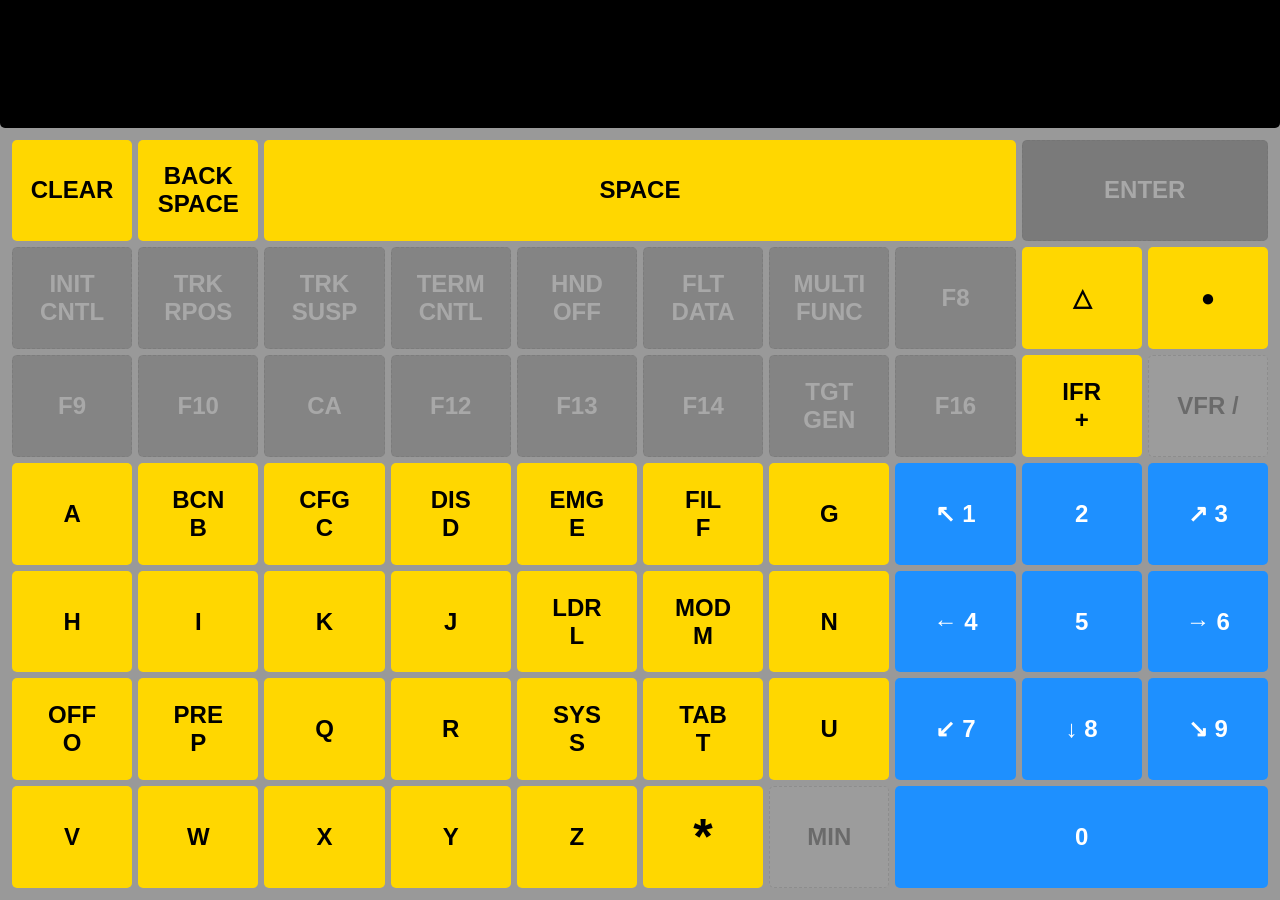
==== commit 5bbabb8a: "Bigger UI & Scroll to Overflow" ====
--- a/main.html
+++ b/main.html
@@ -26,23 +26,30 @@
 
         /* Terminal: fixed 5-line height */
         .terminal {
+            font-family: monospace;
+            font-size: clamp(14px, 1.4vw, 20px);
+            line-height: 1.2em;
             height: calc(1.2em * 5 + 20px);
             background: #000;
             color: #0f0;
-            font-family: monospace;
             padding: 10px;
             border-radius: 0 0 5px 5px;
             flex-shrink: 0;
+            display: flex;
+            flex-direction: column;
         }
 
         .term-content {
             height: calc(1.2em * 5);
+            line-height: 1.2em;
+            padding: 0;
+            margin: 0;
+            background: transparent;
             overflow-y: auto;
             white-space: pre-wrap;
-            line-height: 1.2em;
-            background: rgba(0, 0, 0, 0.2);
-            padding: 5px;
-        }
+        }
+
+
 
         /* Keyboard: fills remaining height and defines a fixed row grid */
         .keyboard {
@@ -83,8 +90,10 @@
         }
 
         .key:disabled {
-            opacity: 0.5;
+            opacity: 0.3;
+            filter: grayscale(100%) brightness(80%);
             cursor: not-allowed;
+            border: 1px dashed rgba(0, 0, 0, 0.3);
         }
 
         .yellow {
@@ -210,6 +219,8 @@
                     if (key) content += key;
                 }
                 contentDiv.textContent = content;
+                contentDiv.scrollTop = contentDiv.scrollHeight;
+
             });
         });
     </script>
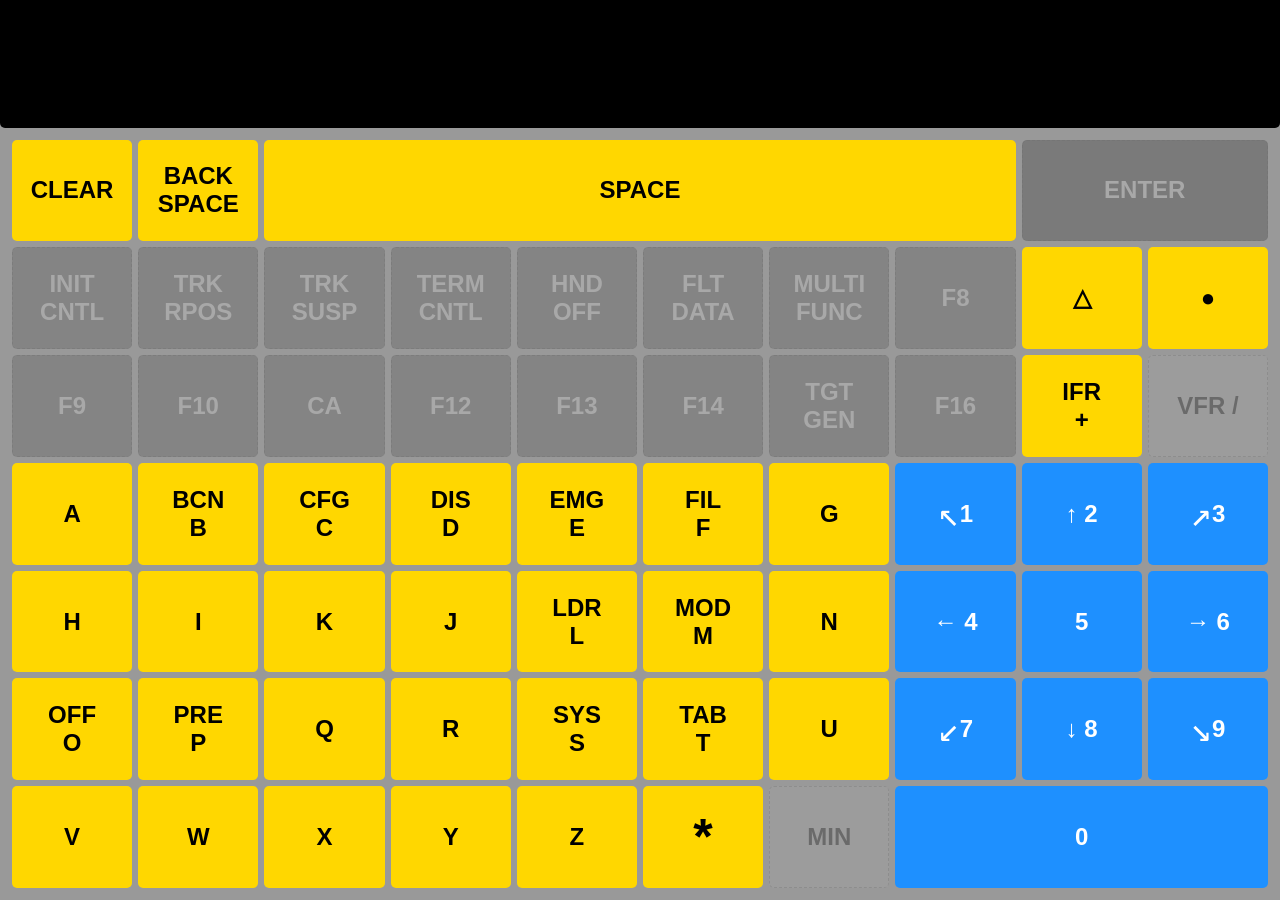
==== commit a2dfcd6e: "Missing Up Arrow and Emoji Fix" ====
--- a/main.html
+++ b/main.html
@@ -49,8 +49,6 @@
             white-space: pre-wrap;
         }
 
-
-
         /* Keyboard: fills remaining height and defines a fixed row grid */
         .keyboard {
             flex: 1 1 0;
@@ -63,7 +61,6 @@
             border-radius: 0;
             background: none;
         }
-
 
         /* Key buttons */
         .key {
@@ -95,6 +92,17 @@
             cursor: not-allowed;
             border: 1px dashed rgba(0, 0, 0, 0.3);
         }
+
+        .no-emoji {
+            font-family: monospace !important;
+            font-weight: lighter;
+            font-variant-ligatures: none;
+            -webkit-font-feature-settings: "liga" 0;
+            font-feature-settings: "liga" 0;
+            font-size: 1.5em;
+            line-height: 1;
+        }
+
 
         .yellow {
             background: #FFD700;
@@ -168,9 +176,9 @@
         <button class="key yellow" data-key="E" data-clickable>EMG<br>E</button>
         <button class="key yellow" data-key="F" data-clickable>FIL<br>F</button>
         <button class="key yellow" data-key="G" data-clickable>G</button>
-        <button class="key blue" data-key="1" data-clickable>&#8598; 1</button>
-        <button class="key blue" data-key="2" data-clickable>2</button>
-        <button class="key blue" data-key="3" data-clickable>&#8599; 3</button>
+        <button class="key blue" data-key="1" data-clickable><span class="no-emoji">&#8598;</span> 1</button>
+        <button class="key blue" data-key="2" data-clickable>&#8593; 2</button>
+        <button class="key blue" data-key="3" data-clickable><span class="no-emoji">&#8599;</span> 3</button>
         <!-- Row 5 -->
         <button class="key yellow" data-key="H" data-clickable>H</button>
         <button class="key yellow" data-key="I" data-clickable>I</button>
@@ -190,9 +198,9 @@
         <button class="key yellow" data-key="S" data-clickable>SYS<br>S</button>
         <button class="key yellow" data-key="T" data-clickable>TAB<br>T</button>
         <button class="key yellow" data-key="U" data-clickable>U</button>
-        <button class="key blue" data-key="7" data-clickable>&#8601; 7</button>
+        <button class="key blue" data-key="7" data-clickable><span class="no-emoji">&#8601;</span> 7</button>
         <button class="key blue" data-key="8" data-clickable>&#8595; 8</button>
-        <button class="key blue" data-key="9" data-clickable>&#8600; 9</button>
+        <button class="key blue" data-key="9" data-clickable><span class="no-emoji">&#8600;</span> 9</button>
         <!-- Row 7 -->
         <button class="key yellow" data-key="V" data-clickable>V</button>
         <button class="key yellow" data-key="W" data-clickable>W</button>
